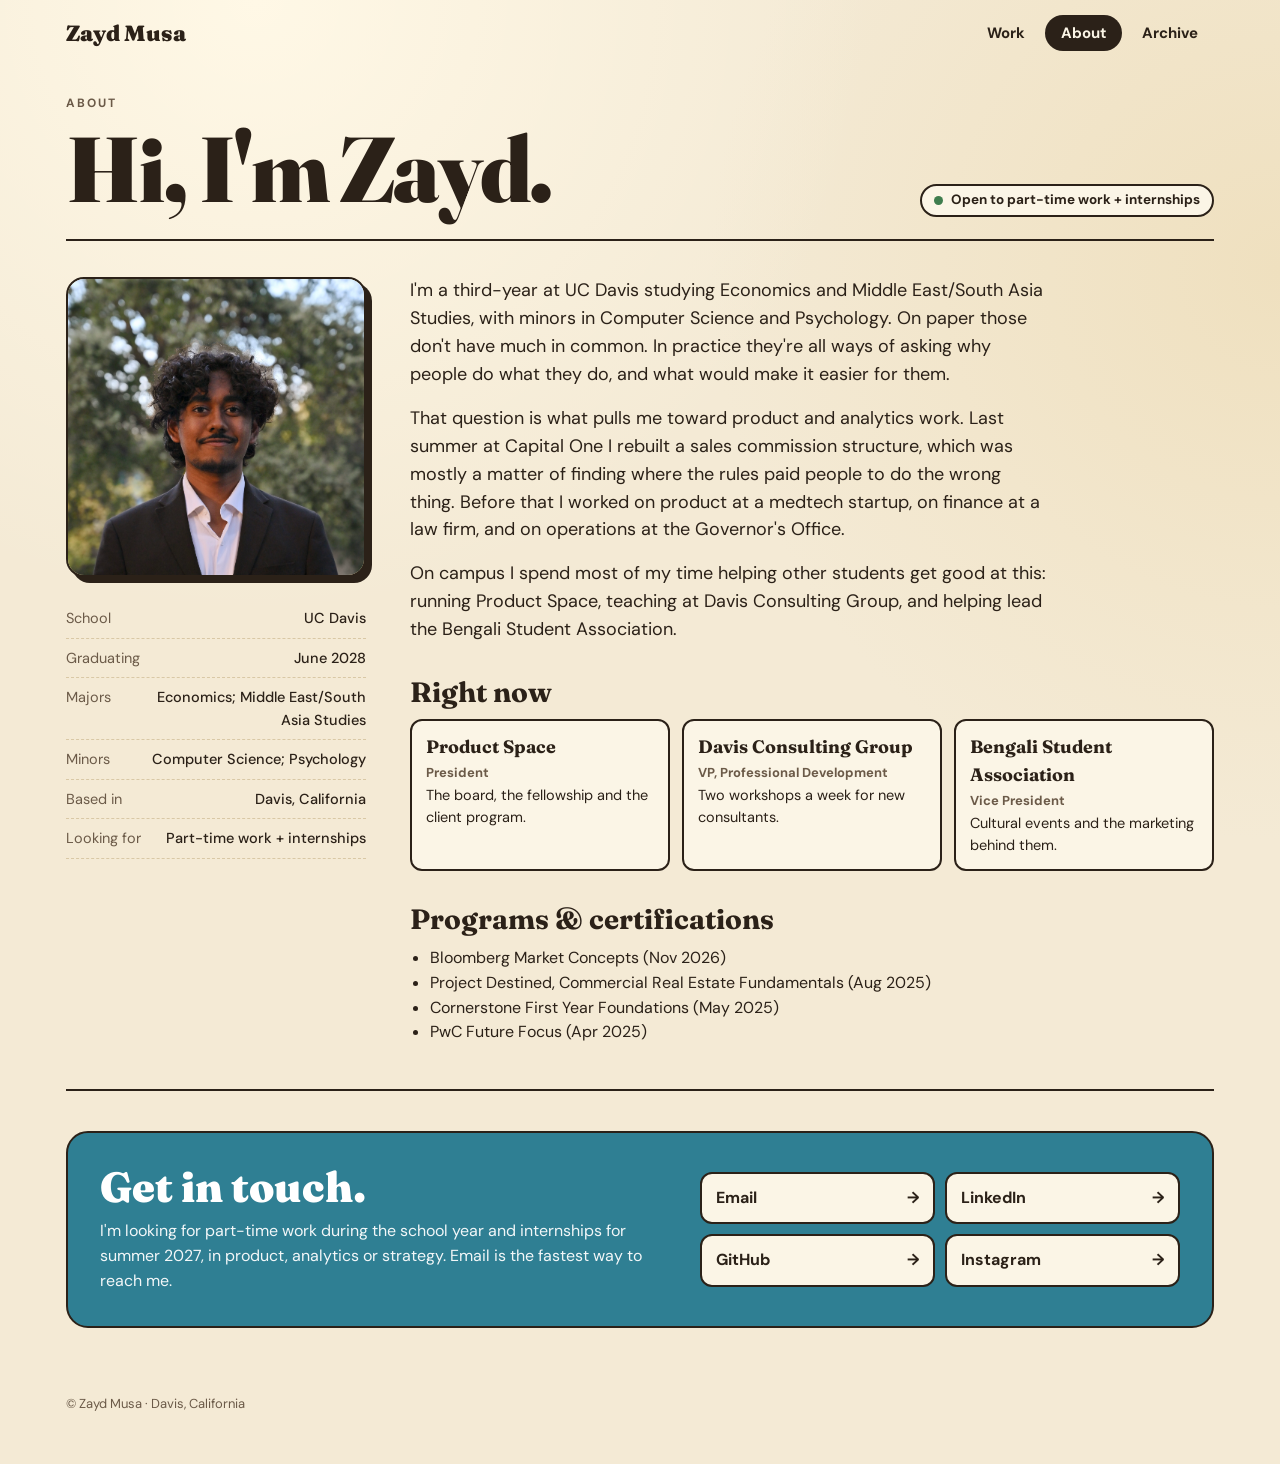
==== about.html @ 656e1ee6 "Rebuild site around a hex board with a timeline, About and Archive pages Home page shows nineteen ex" ====
<!DOCTYPE html>
<html lang="en">
<head>
    <meta charset="UTF-8">
    <meta name="viewport" content="width=device-width, initial-scale=1.0">
    <title>About · Zayd Musa</title>
    <meta name="description" content="About Zayd Musa, a UC Davis student working on product, analytics and strategy.">
    <link rel="preconnect" href="https://fonts.googleapis.com">
    <link rel="preconnect" href="https://fonts.gstatic.com" crossorigin>
    <link href="https://fonts.googleapis.com/css2?family=Fraunces:opsz,wght@9..144,500;9..144,700;9..144,900&family=DM+Sans:wght@400;500;700&display=swap" rel="stylesheet">
    <link rel="stylesheet" href="style.css">
    <link rel="icon" type="image/x-icon" href="Images/Favicon.ico">
    <link rel="apple-touch-icon" href="Images/favicon.png">
</head>
<body>
<div class="wrap">
    <nav class="nav" aria-label="Main">
        <a class="brand" href="index.html">Zayd Musa</a>
        <ul>
            <li><a href="index.html">Work</a></li>
            <li><a href="about.html" aria-current="page">About</a></li>
            <li><a href="archive.html">Archive</a></li>
        </ul>
    </nav>

    <header class="head">
        <div>
            <div class="eyebrow">About</div>
            <h1>Hi, I'm Zayd.</h1>
        </div>
        <a class="status" href="#contact">Open to part-time work + internships</a>
    </header>

    <div class="about">
        <aside>
            <div class="portrait"><img src="Images/Headshot.JPG" alt="Zayd Musa"></div>
            <ul class="facts">
                <li><span>School</span><span>UC Davis</span></li>
                <li><span>Graduating</span><span>June 2028</span></li>
                <li><span>Majors</span><span>Economics; Middle East/South Asia Studies</span></li>
                <li><span>Minors</span><span>Computer Science; Psychology</span></li>
                <li><span>Based in</span><span>Davis, California</span></li>
                <li><span>Looking for</span><span>Part-time work + internships</span></li>
            </ul>
        </aside>

        <div class="prose">
            <p>I'm a third-year at UC Davis studying Economics and Middle East/South Asia Studies, with minors in Computer Science and Psychology. On paper those don't have much in common. In practice they're all ways of asking why people do what they do, and what would make it easier for them.</p>
            <p>That question is what pulls me toward product and analytics work. Last summer at Capital One I rebuilt a sales commission structure, which was mostly a matter of finding where the rules paid people to do the wrong thing. Before that I worked on product at a medtech startup, on finance at a law firm, and on operations at the Governor's Office.</p>
            <p>On campus I spend most of my time helping other students get good at this: running Product Space, teaching at Davis Consulting Group, and helping lead the Bengali Student Association.</p>

            <h2>Right now</h2>
            <div class="now">
                <div><b>Product Space</b><span>President</span><br>The board, the fellowship and the client program.</div>
                <div><b>Davis Consulting Group</b><span>VP, Professional Development</span><br>Two workshops a week for new consultants.</div>
                <div><b>Bengali Student Association</b><span>Vice President</span><br>Cultural events and the marketing behind them.</div>
            </div>

            <h2>Programs &amp; certifications</h2>
            <ul class="plain">
                <li>Bloomberg Market Concepts (Nov 2026)</li>
                <li>Project Destined, Commercial Real Estate Fundamentals (Aug 2025)</li>
                <li>Cornerstone First Year Foundations (May 2025)</li>
                <li>PwC Future Focus (Apr 2025)</li>
            </ul>

            <!--
            ============ OFF THE CLOCK (hidden until you have photos) ============
            To turn this on: delete this comment's opening and closing lines,
            drop your photos into the Images folder, and edit the entries below.
            Copy a <figure> block to add more.

            <h2>Off the clock</h2>
            <p>Board games, painting, and whichever trail is closest.</p>
            <div class="grid" style="padding:0">
                <figure class="item" style="margin:0">
                    <img src="Images/your-photo.jpg" alt="Describe the photo">
                    <div class="in"><h2>Title</h2><p>A line about it.</p></div>
                </figure>
            </div>
            ======================================================================
            -->
        </div>
    </div>

    <section id="contact">
        <div class="contact">
            <div>
                <h2>Get in touch.</h2>
                <p>I'm looking for part-time work during the school year and internships for summer 2027, in product, analytics or strategy. Email is the fastest way to reach me.</p>
            </div>
            <div class="ports">
                <a href="mailto:zaydmusa.zm@gmail.com">Email <span>→</span></a>
                <a href="https://www.linkedin.com/in/zayd-musa/" target="_blank" rel="noopener">LinkedIn <span>→</span></a>
                <a href="https://github.com/zaydmusa" target="_blank" rel="noopener">GitHub <span>→</span></a>
                <a href="https://www.instagram.com/zayd.musa/" target="_blank" rel="noopener">Instagram <span>→</span></a>
            </div>
        </div>
    </section>
    <footer>© Zayd Musa · Davis, California</footer>
</div>
</body>
</html>
---- style.css ----
:root{
  --paper:#f4ead5; --paper-2:#fbf5e6; --ink:#2b2118; --ink-2:#6b5a48; --line:#d9c8a5;
  --sea:#2f7f93;
  --product:#3f7d4e; --finance:#e0b23c; --strategy:#7d8590; --build:#b9553a; --community:#9cc267; --desert:#e6cf9a;
}
*{box-sizing:border-box}
html{scroll-behavior:smooth}
body{margin:0;background:var(--paper);color:var(--ink);font-family:"DM Sans",system-ui,sans-serif;line-height:1.55;
  background-image:radial-gradient(circle at 20% 0%,#fff8e6 0,transparent 45%),radial-gradient(circle at 100% 30%,#efe0bf 0,transparent 40%);background-attachment:fixed}
h1,h2,h3{font-family:Fraunces,Georgia,serif;margin:0;line-height:1.05}
a{color:inherit}
img{max-width:100%;display:block}
.wrap{max-width:1180px;margin:0 auto;padding:0 16px}

/* nav */
.nav{display:flex;justify-content:space-between;align-items:center;gap:12px;padding:16px 0;flex-wrap:wrap}
.nav .brand{font-family:Fraunces,serif;font-weight:900;font-size:22px;text-decoration:none}
.nav ul{list-style:none;display:flex;gap:4px;margin:0;padding:0;flex-wrap:wrap}
.nav ul a{text-decoration:none;font-weight:700;font-size:15px;padding:6px 14px;border-radius:999px;border:2px solid transparent}
.nav ul a:hover{border-color:var(--ink)}
.nav ul a[aria-current]{background:var(--ink);color:var(--paper-2)}

/* page header */
.head{display:flex;justify-content:space-between;align-items:flex-end;gap:24px;flex-wrap:wrap;padding:28px 0 22px;border-bottom:2px solid var(--ink)}
.eyebrow{font-size:12px;letter-spacing:.16em;text-transform:uppercase;color:var(--ink-2);font-weight:700}
h1{font-size:clamp(46px,8vw,92px);font-weight:900;letter-spacing:-.02em;margin-top:8px}
.sub{max-width:440px;font-size:16.5px;color:var(--ink-2);margin:0}
.sub b{color:var(--ink)}
.status{display:inline-flex;align-items:center;gap:8px;margin-top:12px;font-size:13.5px;font-weight:700;color:var(--ink);border:2px solid var(--ink);border-radius:999px;padding:4px 12px;background:var(--paper-2);text-decoration:none}
.status::before{content:"";width:9px;height:9px;border-radius:50%;background:var(--product)}

/* board */
.play{display:grid;grid-template-columns:minmax(0,1.25fr) minmax(0,.75fr);gap:28px;padding:28px 0 36px;align-items:start}
svg.board{width:100%;height:auto;display:block}
.hex{cursor:pointer;transition:transform .18s ease,opacity .2s;transform-box:fill-box;transform-origin:center}
.hex:hover,.hex:focus-visible{transform:scale(1.06);outline:none}
.hex polygon{stroke:#f6ecd4;stroke-width:4}
.hex.dim{opacity:.28}
.hex.sel polygon{stroke:var(--ink)}
.hex text{pointer-events:none;font-family:"DM Sans",sans-serif}
.tok{fill:#fbf3df;stroke:#2b2118;stroke-width:1.5}
.tokt{font-family:Fraunces,serif!important;font-weight:700;font-size:15px;fill:#2b2118}
.lbl{font-size:9.5px;font-weight:700;fill:#fff;letter-spacing:.02em}
.lbl.dark{fill:#2b2118}
.legend{display:flex;flex-wrap:wrap;gap:8px;margin-top:6px}
.legend button{font:inherit;font-size:13px;font-weight:700;border:2px solid var(--ink);background:var(--paper-2);border-radius:999px;padding:5px 12px 5px 8px;cursor:pointer;display:flex;align-items:center;gap:7px;color:var(--ink)}
.legend button i,.tag i,.key i{width:14px;height:14px;border-radius:3px;display:block;border:1.5px solid var(--ink)}
.legend button.on{background:var(--ink);color:var(--paper-2)}
.hint{font-size:13px;color:var(--ink-2);margin:10px 0 0}

.card{background:var(--paper-2);border:2px solid var(--ink);border-radius:18px;padding:22px;box-shadow:6px 6px 0 var(--ink);position:sticky;top:16px}
.tag{display:inline-flex;align-items:center;gap:8px;font-size:12px;font-weight:700;letter-spacing:.12em;text-transform:uppercase}
.card h2{font-size:30px;margin:12px 0 4px;font-weight:700}
.role{font-weight:700}
.meta{font-size:13px;color:var(--ink-2)}
.card p{margin:12px 0 14px;font-size:15.5px}
.stat{display:flex;gap:14px;align-items:center;border-top:1.5px dashed var(--line);padding-top:14px}
.stat b{font-family:Fraunces,serif;font-size:36px;line-height:1;font-weight:900;white-space:nowrap}
.stat span{font-size:13px;color:var(--ink-2)}
.chips{display:flex;flex-wrap:wrap;gap:6px;margin-top:14px}
.chips span{font-size:12px;border:1.5px solid var(--ink);border-radius:6px;padding:2px 8px;background:#fff}
.more{display:inline-block;margin:14px 14px 0 0;font-weight:700;font-size:14px}

/* sections */
section{padding:40px 0;border-top:2px solid var(--ink)}
section>h2{font-size:clamp(28px,4vw,40px);font-weight:900;margin-bottom:6px}
.lead{color:var(--ink-2);margin:0 0 26px;max-width:640px}

/* timeline */
.tl{position:relative;max-width:860px}
.tl::before{content:"";position:absolute;left:135px;top:8px;bottom:0;border-left:3px dashed var(--ink)}
.tl h3{font-size:24px;font-weight:700;margin:34px 0 14px 162px;position:relative}
.tl h3:first-child{margin-top:0}
.tl h3::before{content:"";position:absolute;left:-36.5px;top:5px;width:16px;height:16px;background:var(--ink);transform:rotate(45deg)}
.tl h3 small{display:block;font-family:"DM Sans",sans-serif;font-size:13px;font-weight:500;color:var(--ink-2);margin-top:4px}
.ev{display:grid;grid-template-columns:118px 1fr;gap:44px;position:relative;margin-bottom:12px;scroll-margin-top:20px}
.ev time{font-size:12.5px;color:var(--ink-2);text-align:right;padding-top:15px;font-weight:500;line-height:1.3}
.ev::before{content:"";position:absolute;left:127px;top:15px;width:18px;height:18px;border-radius:50%;background:var(--c);border:2.5px solid var(--ink)}
.ev .body{background:var(--paper-2);border:2px solid var(--ink);border-radius:12px;padding:12px 16px;cursor:pointer;transition:transform .15s}
.ev .body:hover{transform:translateX(4px)}
.ev.win .body{box-shadow:4px 4px 0 var(--finance)}
.ev:target .body{box-shadow:4px 4px 0 var(--ink)}
.ev h4{font-family:Fraunces,serif;font-size:19px;margin:0;line-height:1.2}
.ev .role{font-size:14px}
.ev p{margin:6px 0 0;font-size:14px;color:var(--ink-2)}
.ev p b{color:var(--ink);font-family:Fraunces,serif;font-size:16px}
.badge{display:inline-block;background:var(--finance);border:1.5px solid var(--ink);border-radius:5px;font-size:11px;font-weight:700;padding:0 6px;margin-left:8px;vertical-align:2px;font-family:"DM Sans",sans-serif;white-space:nowrap}
.key{display:flex;flex-wrap:wrap;gap:14px;font-size:13px;margin:0 0 26px;color:var(--ink-2)}
.key span{display:flex;align-items:center;gap:6px}
.key i{border-radius:50%}

/* toolkit */
.kit{display:grid;grid-template-columns:repeat(auto-fit,minmax(200px,1fr));gap:14px}
.kit div{border:2px solid var(--ink);border-radius:14px;overflow:hidden;background:var(--paper-2)}
.kit h3{padding:10px 14px;font-size:18px;font-weight:700;color:#fff;border-bottom:2px solid var(--ink)}
.kit ul{margin:0;padding:12px 14px 14px 30px;font-size:14.5px}

/* contact */
.contact{background:var(--sea);color:#fff;border-radius:22px;border:2px solid var(--ink);padding:32px;display:grid;grid-template-columns:1.2fr 1fr;gap:24px;align-items:center}
.contact h2{font-size:clamp(28px,4vw,42px);font-weight:900}
.contact p{margin:10px 0 0;opacity:.94}
.ports{display:grid;grid-template-columns:1fr 1fr;gap:10px}
.ports a{background:var(--paper-2);color:var(--ink);text-decoration:none;font-weight:700;border:2px solid var(--ink);border-radius:12px;padding:12px 14px;display:flex;justify-content:space-between}
.ports a:hover{background:var(--finance)}
footer{padding:26px 0 50px;font-size:13px;color:var(--ink-2)}

/* about */
.about{display:grid;grid-template-columns:300px 1fr;gap:44px;padding:36px 0 44px;align-items:start}
.portrait{border:2px solid var(--ink);border-radius:18px;box-shadow:6px 6px 0 var(--ink);overflow:hidden;aspect-ratio:1;background:var(--desert)}
.portrait img{width:100%;height:100%;object-fit:cover}
.facts{margin:22px 0 0;padding:0;list-style:none;font-size:14.5px}
.facts li{display:flex;justify-content:space-between;gap:16px;border-bottom:1.5px dashed var(--line);padding:8px 0}
.facts li span:first-child{color:var(--ink-2);flex:none}
.facts li span:last-child{text-align:right;font-weight:500}
.prose p{font-size:18px;margin:0 0 16px;max-width:640px}
.prose h2{font-size:28px;font-weight:700;margin:34px 0 12px}
.now{display:grid;grid-template-columns:repeat(auto-fit,minmax(200px,1fr));gap:12px}
.now div{background:var(--paper-2);border:2px solid var(--ink);border-radius:12px;padding:12px 14px;font-size:14.5px}
.now b{display:block;font-family:Fraunces,serif;font-size:18px}
.now span{color:var(--ink-2);font-size:13px;font-weight:700}
.plain{margin:0;padding-left:20px;font-size:16px}

/* archive */
.grid{display:grid;grid-template-columns:repeat(auto-fill,minmax(320px,1fr));gap:22px;padding:32px 0 44px}
.item{background:var(--paper-2);border:2px solid var(--ink);border-radius:16px;overflow:hidden;display:flex;flex-direction:column;transition:transform .18s,box-shadow .18s}
.item:hover{transform:translate(-3px,-3px);box-shadow:6px 6px 0 var(--ink)}
.item img{width:100%;aspect-ratio:16/9;object-fit:cover;object-position:top;border-bottom:2px solid var(--ink);background:#fff}
.item .in{padding:16px 18px 18px;display:flex;flex-direction:column;flex:1}
.item h2{font-size:22px;font-weight:700;margin:8px 0 6px}
.item p{margin:0 0 12px;font-size:14.5px;color:var(--ink-2)}
.item .foot{margin-top:auto;display:flex;justify-content:space-between;align-items:center;gap:10px;font-size:13px;color:var(--ink-2);padding-top:10px;border-top:1.5px dashed var(--line)}
.item .foot a{font-weight:700;color:var(--ink)}

@media (max-width:860px){
  .play{grid-template-columns:1fr}.card{position:static}
  .contact{grid-template-columns:1fr;padding:22px}
  .about{grid-template-columns:1fr;gap:26px}.portrait{max-width:260px}
}
@media (max-width:620px){
  .tl::before{left:8px}
  .tl h3{margin-left:34px}.tl h3::before{left:-33.5px}
  .ev{grid-template-columns:1fr;gap:4px;padding-left:34px}
  .ev time{text-align:left;padding-top:0}
  .ev::before{left:0;top:26px}
  .grid{grid-template-columns:1fr}
}
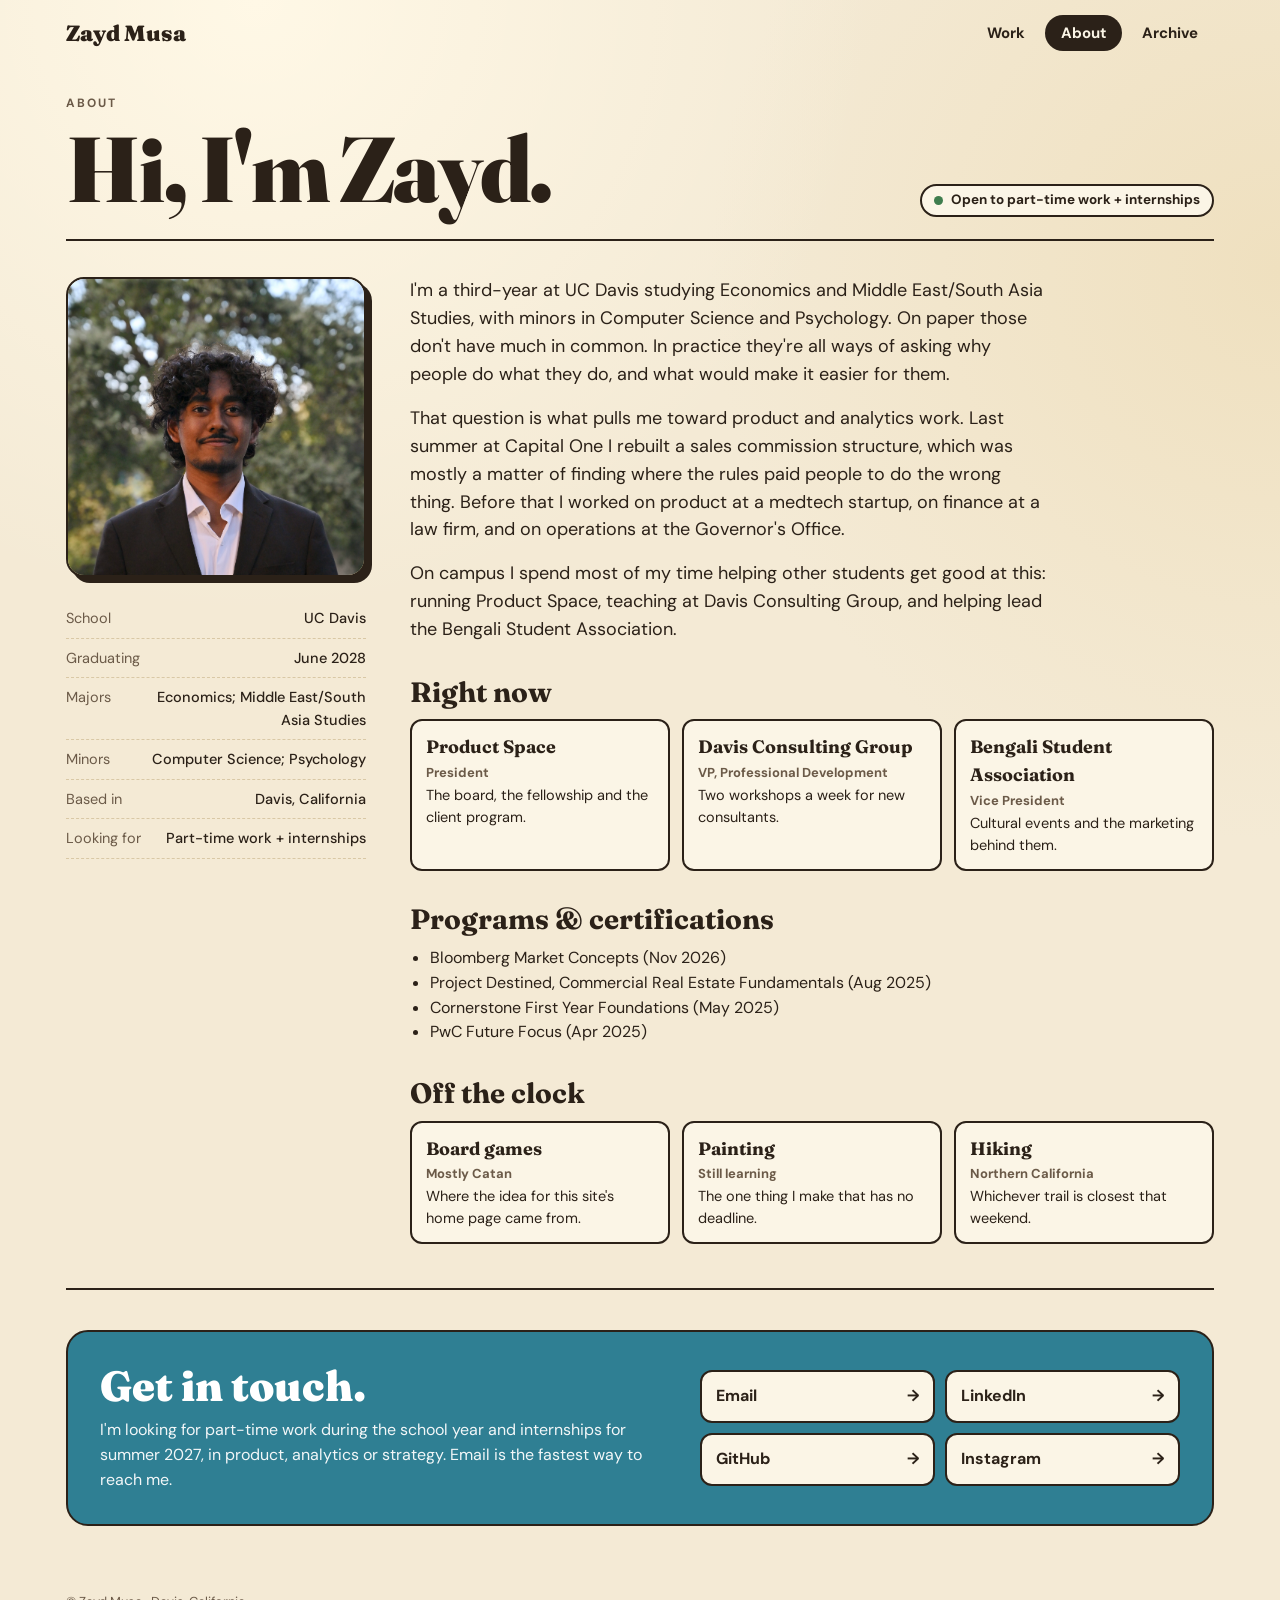
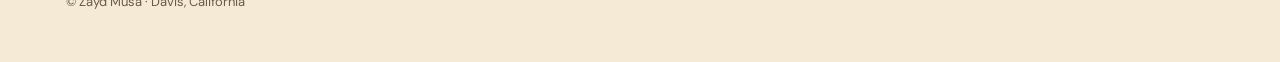
==== commit 51941ff3: "Show hobbies section on About page, without photos for now Co-Authored-By: Claude Fable 5.2 <noreply" ====
--- a/about.html
+++ b/about.html
@@ -64,22 +64,13 @@
                 <li>PwC Future Focus (Apr 2025)</li>
             </ul>
 
-            <!--
-            ============ OFF THE CLOCK (hidden until you have photos) ============
-            To turn this on: delete this comment's opening and closing lines,
-            drop your photos into the Images folder, and edit the entries below.
-            Copy a <figure> block to add more.
-
             <h2>Off the clock</h2>
-            <p>Board games, painting, and whichever trail is closest.</p>
-            <div class="grid" style="padding:0">
-                <figure class="item" style="margin:0">
-                    <img src="Images/your-photo.jpg" alt="Describe the photo">
-                    <div class="in"><h2>Title</h2><p>A line about it.</p></div>
-                </figure>
+            <div class="now">
+                <div><b>Board games</b><span>Mostly Catan</span><br>Where the idea for this site's home page came from.</div>
+                <div><b>Painting</b><span>Still learning</span><br>The one thing I make that has no deadline.</div>
+                <div><b>Hiking</b><span>Northern California</span><br>Whichever trail is closest that weekend.</div>
             </div>
-            ======================================================================
-            -->
+            <!-- Photos: when you have them, add <img src="Images/your-photo.jpg" alt="..."> as the first line inside any card above. -->
         </div>
     </div>
 
--- a/style.css
+++ b/style.css
@@ -144,3 +144,4 @@
   .ev::before{left:0;top:26px}
   .grid{grid-template-columns:1fr}
 }
+.now img{border-radius:8px;border:2px solid var(--ink);margin-bottom:10px;aspect-ratio:4/3;object-fit:cover;width:100%}
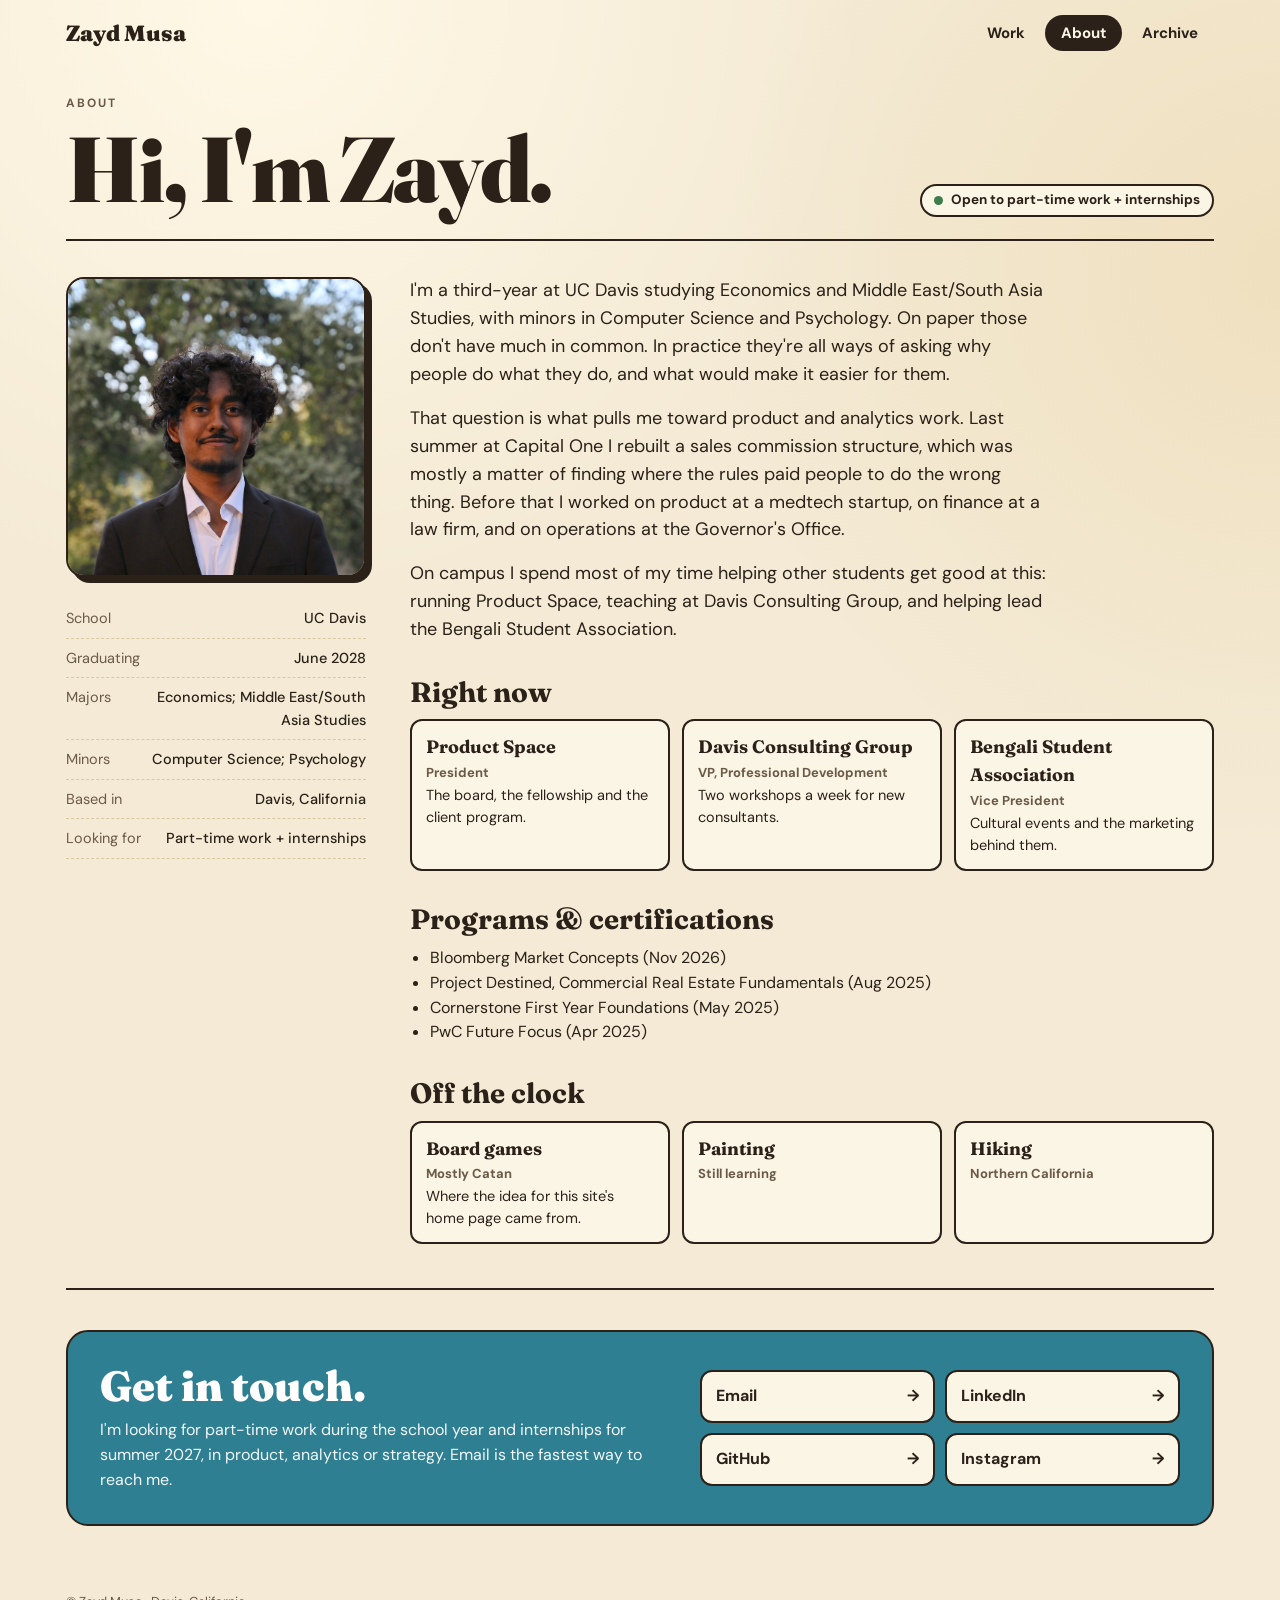
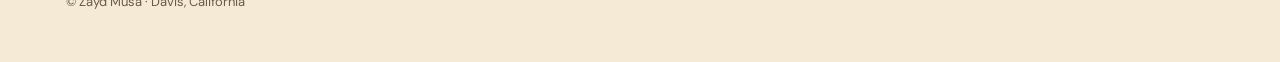
==== commit 281e76c5: "Update about.html" ====
--- a/about.html
+++ b/about.html
@@ -67,8 +67,8 @@
             <h2>Off the clock</h2>
             <div class="now">
                 <div><b>Board games</b><span>Mostly Catan</span><br>Where the idea for this site's home page came from.</div>
-                <div><b>Painting</b><span>Still learning</span><br>The one thing I make that has no deadline.</div>
-                <div><b>Hiking</b><span>Northern California</span><br>Whichever trail is closest that weekend.</div>
+                <div><b>Painting</b><span>Still learning</span><br></div>
+                <div><b>Hiking</b><span>Northern California</span><br></div>
             </div>
             <!-- Photos: when you have them, add <img src="Images/your-photo.jpg" alt="..."> as the first line inside any card above. -->
         </div>
